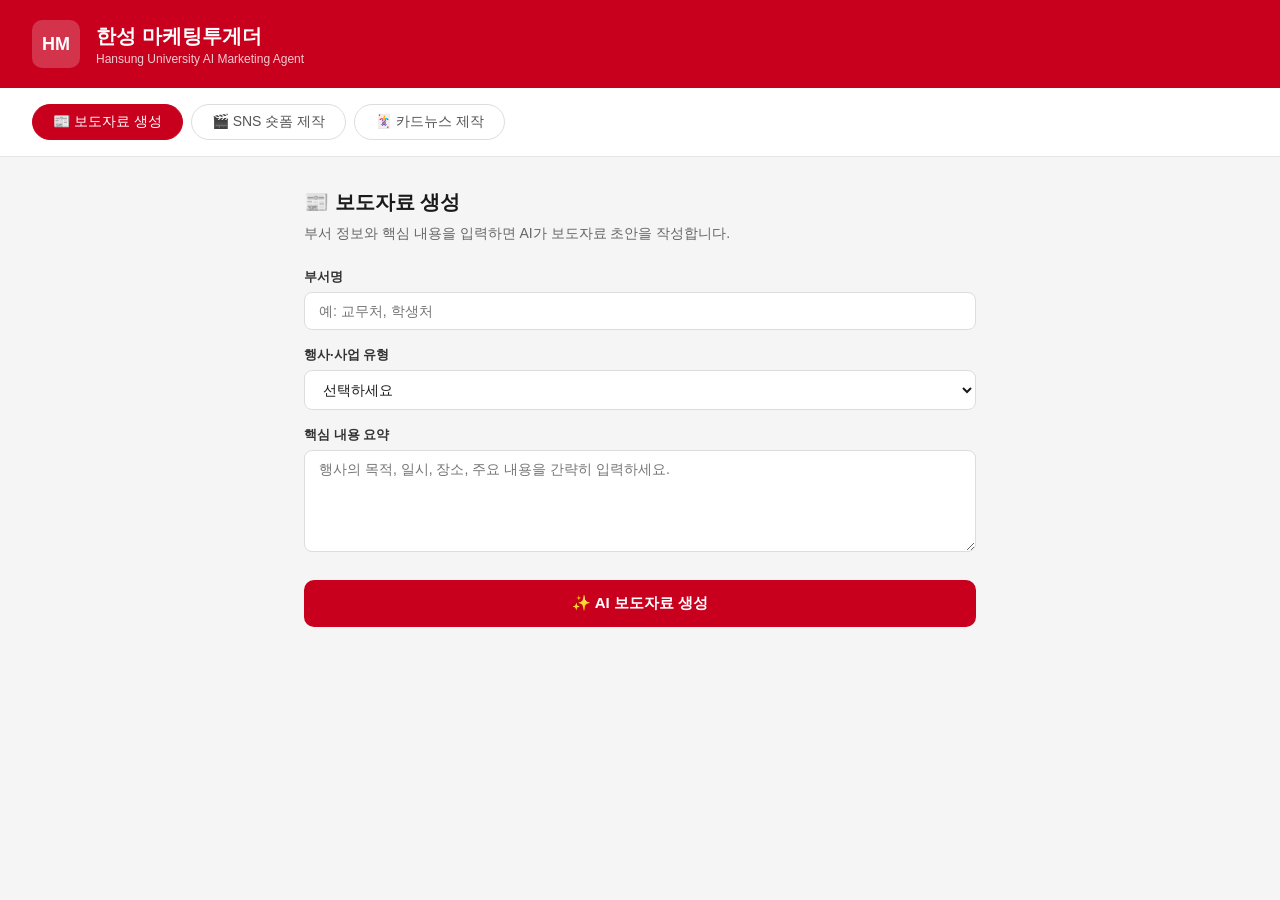
==== frontend/index.html @ 68c96673 "Add files via upload" ====
<!DOCTYPE html>
<html lang="ko">
<head>
  <meta charset="UTF-8" />
  <meta name="viewport" content="width=device-width, initial-scale=1.0" />
  <title>한성 마케팅투게더</title>
  <link rel="stylesheet" href="style.css" />
</head>
<body>

  <header>
    <div class="logo">HM</div>
    <div class="header-text">
      <h1>한성 마케팅투게더</h1>
      <p>Hansung University AI Marketing Agent</p>
    </div>
  </header>

  <!-- 탭 버튼 -->
  <div class="tab-bar">
    <button class="tab active" onclick="switchTab('press', this)">📰 보도자료 생성</button>
    <button class="tab" onclick="switchTab('short', this)">🎬 SNS 숏폼 제작</button>
    <button class="tab" onclick="switchTab('card', this)">🃏 카드뉴스 제작</button>
  </div>

  <!-- ===== 보도자료 패널 ===== -->
  <div class="panel active" id="panel-press">
    <div class="panel-title">📰 보도자료 생성</div>
    <p class="panel-desc">부서 정보와 핵심 내용을 입력하면 AI가 보도자료 초안을 작성합니다.</p>

    <label>부서명</label>
    <input type="text" id="dept-name" placeholder="예: 교무처, 학생처" />

    <label>행사·사업 유형</label>
    <select id="press-type">
      <option value="">선택하세요</option>
      <option>학사 행사</option>
      <option>연구 성과</option>
      <option>산학협력</option>
      <option>학생 활동</option>
      <option>취업·창업</option>
      <option>기타</option>
    </select>

    <label>핵심 내용 요약</label>
    <textarea id="press-summary" rows="5" placeholder="행사의 목적, 일시, 장소, 주요 내용을 간략히 입력하세요."></textarea>

    <button class="btn-primary" onclick="generatePress()">✨ AI 보도자료 생성</button>

    <div class="result-box" id="press-result" style="display:none;">
      <div class="result-label">생성 결과</div>
      <pre id="press-output"></pre>
    </div>
  </div>

  <!-- ===== 숏폼 패널 ===== -->
  <div class="panel" id="panel-short">
    <div class="panel-title">🎬 SNS 숏폼 제작</div>
    <p class="panel-desc">주제를 입력하면 5개 콘티와 Kling/Grok용 이미지 프롬프트를 생성합니다.</p>

    <label>영상 주제</label>
    <input type="text" id="short-topic" placeholder="예: 2025 한성대학교 입학식" />

    <label>영상 분위기</label>
    <select id="short-mood">
      <option>역동적·에너지</option>
      <option>감성·따뜻함</option>
      <option>정보·깔끔함</option>
      <option>트렌디·힙</option>
    </select>

    <label>영상 생성 엔진</label>
    <select id="short-engine">
      <option>Kling AI</option>
      <option>Grok (xAI)</option>
    </select>

    <button class="btn-primary" onclick="generateShortform()">✨ 5개 콘티 AI 생성</button>

    <div class="result-box" id="short-result" style="display:none;">
      <div class="result-label">생성 결과</div>
      <pre id="short-output"></pre>
    </div>
  </div>

  <!-- ===== 카드뉴스 패널 ===== -->
  <div class="panel" id="panel-card">
    <div class="panel-title">🃏 카드뉴스 제작</div>
    <p class="panel-desc">행사 정보를 입력하면 4슬라이드 카드뉴스 텍스트를 자동 생성합니다.</p>

    <label>행사명</label>
    <input type="text" id="event-name" placeholder="예: 2025 학술제" />

    <label>주관 부서·단체</label>
    <input type="text" id="event-org" placeholder="예: 학생처" />

    <label>행사 일시</label>
    <input type="text" id="event-date" placeholder="예: 2025.05.20 (화) 14:00" />

    <label>행사 장소</label>
    <input type="text" id="event-place" placeholder="예: 우촌관 301호" />

    <label>참석자</label>
    <textarea id="event-attendees" rows="2" placeholder="예: 총장, 각 학과장, 학생 대표 외 ..."></textarea>

    <label>주요 내용</label>
    <textarea id="event-content" rows="5" placeholder="행사의 주요 내용, 성과, 특이사항을 입력하세요."></textarea>

    <button class="btn-primary" onclick="generateCardnews()">✨ AI 카드뉴스 생성</button>

    <div class="result-box" id="card-result" style="display:none;">
      <div class="result-label">생성 결과</div>
      <pre id="card-output"></pre>
    </div>
  </div>

  <script src="script.js"></script>
</body>
</html>
---- frontend/style.css ----
* { box-sizing: border-box; margin: 0; padding: 0; }

body {
  font-family: 'Apple SD Gothic Neo', 'Malgun Gothic', sans-serif;
  background: #f5f5f5;
  color: #1a1a1a;
  min-height: 100vh;
}

/* 헤더 */
header {
  background: #C8001E;
  color: white;
  padding: 20px 32px;
  display: flex;
  align-items: center;
  gap: 16px;
}
.logo {
  width: 48px; height: 48px;
  background: rgba(255,255,255,0.2);
  border-radius: 10px;
  display: flex; align-items: center; justify-content: center;
  font-size: 18px; font-weight: 700;
}
header h1 { font-size: 20px; font-weight: 700; }
header p  { font-size: 12px; opacity: 0.8; margin-top: 2px; }

/* 탭 */
.tab-bar {
  display: flex;
  gap: 8px;
  padding: 16px 32px;
  background: white;
  border-bottom: 1px solid #e5e5e5;
  flex-wrap: wrap;
}
.tab {
  padding: 8px 20px;
  border-radius: 999px;
  border: 1.5px solid #ddd;
  background: white;
  font-size: 14px;
  font-weight: 500;
  cursor: pointer;
  transition: all 0.15s;
  color: #555;
}
.tab:hover { border-color: #C8001E; color: #C8001E; }
.tab.active { background: #C8001E; color: white; border-color: #C8001E; }

/* 패널 */
.panel { display: none; max-width: 720px; margin: 32px auto; padding: 0 24px 40px; }
.panel.active { display: block; }

.panel-title { font-size: 20px; font-weight: 700; margin-bottom: 6px; }
.panel-desc  { font-size: 14px; color: #666; margin-bottom: 24px; line-height: 1.6; }

/* 폼 요소 */
label {
  display: block;
  font-size: 13px;
  font-weight: 600;
  color: #333;
  margin-bottom: 6px;
  margin-top: 16px;
}
input[type="text"],
select,
textarea {
  width: 100%;
  padding: 10px 14px;
  border: 1.5px solid #ddd;
  border-radius: 8px;
  font-size: 14px;
  font-family: inherit;
  background: white;
  color: #1a1a1a;
  transition: border-color 0.15s;
}
input:focus, select:focus, textarea:focus {
  outline: none;
  border-color: #C8001E;
}
textarea { resize: vertical; }

/* 버튼 */
.btn-primary {
  margin-top: 24px;
  width: 100%;
  padding: 14px;
  background: #C8001E;
  color: white;
  border: none;
  border-radius: 10px;
  font-size: 15px;
  font-weight: 700;
  cursor: pointer;
  transition: opacity 0.15s;
}
.btn-primary:hover    { opacity: 0.88; }
.btn-primary:disabled { opacity: 0.5; cursor: not-allowed; }

/* 결과 박스 */
.result-box {
  margin-top: 24px;
  border: 1.5px solid #e5e5e5;
  border-radius: 10px;
  overflow: hidden;
  background: white;
}
.result-label {
  background: #f9f9f9;
  border-bottom: 1px solid #e5e5e5;
  padding: 10px 16px;
  font-size: 12px;
  font-weight: 600;
  color: #888;
  text-transform: uppercase;
  letter-spacing: 0.05em;
}
pre {
  padding: 20px;
  font-family: 'Apple SD Gothic Neo', 'Malgun Gothic', sans-serif;
  font-size: 14px;
  line-height: 1.8;
  white-space: pre-wrap;
  word-break: break-word;
  color: #1a1a1a;
}

/* 로딩 애니메이션 */
.loading { text-align: center; padding: 32px; color: #888; font-size: 14px; }
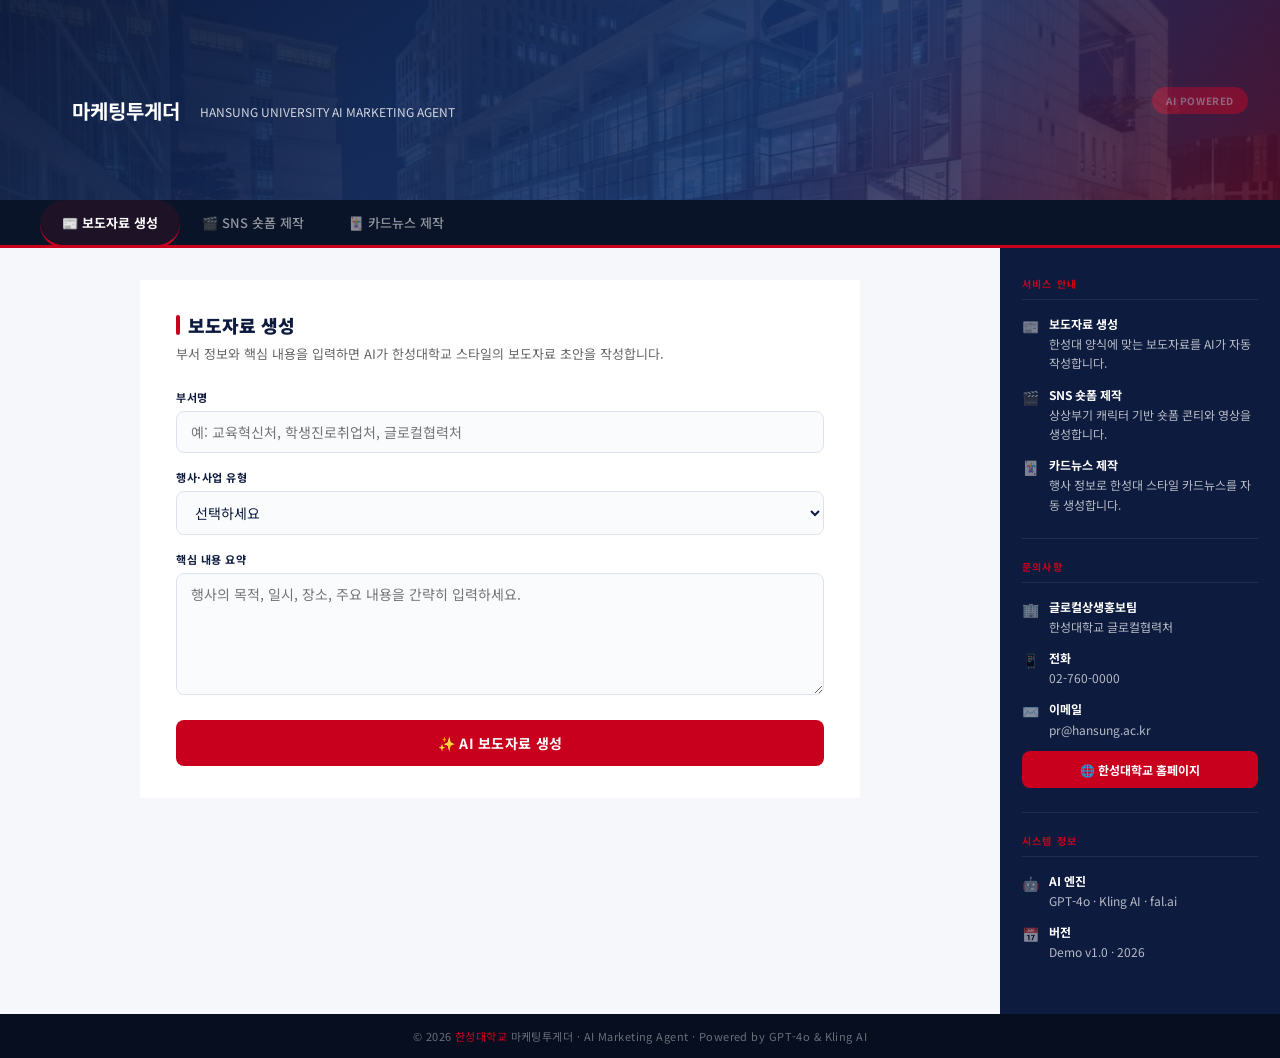
==== commit 42cc6b47: "Add files via upload" ====
--- a/frontend/index.html
+++ b/frontend/index.html
@@ -1,119 +1,433 @@
-<!DOCTYPE html>
-<html lang="ko">
-<head>
-  <meta charset="UTF-8" />
-  <meta name="viewport" content="width=device-width, initial-scale=1.0" />
-  <title>한성 마케팅투게더</title>
-  <link rel="stylesheet" href="style.css" />
-</head>
-<body>
-
-  <header>
-    <div class="logo">HM</div>
-    <div class="header-text">
-      <h1>한성 마케팅투게더</h1>
-      <p>Hansung University AI Marketing Agent</p>
-    </div>
-  </header>
-
-  <!-- 탭 버튼 -->
-  <div class="tab-bar">
-    <button class="tab active" onclick="switchTab('press', this)">📰 보도자료 생성</button>
-    <button class="tab" onclick="switchTab('short', this)">🎬 SNS 숏폼 제작</button>
-    <button class="tab" onclick="switchTab('card', this)">🃏 카드뉴스 제작</button>
-  </div>
-
-  <!-- ===== 보도자료 패널 ===== -->
-  <div class="panel active" id="panel-press">
-    <div class="panel-title">📰 보도자료 생성</div>
-    <p class="panel-desc">부서 정보와 핵심 내용을 입력하면 AI가 보도자료 초안을 작성합니다.</p>
-
-    <label>부서명</label>
-    <input type="text" id="dept-name" placeholder="예: 교무처, 학생처" />
-
-    <label>행사·사업 유형</label>
-    <select id="press-type">
-      <option value="">선택하세요</option>
-      <option>학사 행사</option>
-      <option>연구 성과</option>
-      <option>산학협력</option>
-      <option>학생 활동</option>
-      <option>취업·창업</option>
-      <option>기타</option>
-    </select>
-
-    <label>핵심 내용 요약</label>
-    <textarea id="press-summary" rows="5" placeholder="행사의 목적, 일시, 장소, 주요 내용을 간략히 입력하세요."></textarea>
-
-    <button class="btn-primary" onclick="generatePress()">✨ AI 보도자료 생성</button>
-
-    <div class="result-box" id="press-result" style="display:none;">
-      <div class="result-label">생성 결과</div>
-      <pre id="press-output"></pre>
-    </div>
-  </div>
-
-  <!-- ===== 숏폼 패널 ===== -->
-  <div class="panel" id="panel-short">
-    <div class="panel-title">🎬 SNS 숏폼 제작</div>
-    <p class="panel-desc">주제를 입력하면 5개 콘티와 Kling/Grok용 이미지 프롬프트를 생성합니다.</p>
-
-    <label>영상 주제</label>
-    <input type="text" id="short-topic" placeholder="예: 2025 한성대학교 입학식" />
-
-    <label>영상 분위기</label>
-    <select id="short-mood">
-      <option>역동적·에너지</option>
-      <option>감성·따뜻함</option>
-      <option>정보·깔끔함</option>
-      <option>트렌디·힙</option>
-    </select>
-
-    <label>영상 생성 엔진</label>
-    <select id="short-engine">
-      <option>Kling AI</option>
-      <option>Grok (xAI)</option>
-    </select>
-
-    <button class="btn-primary" onclick="generateShortform()">✨ 5개 콘티 AI 생성</button>
-
-    <div class="result-box" id="short-result" style="display:none;">
-      <div class="result-label">생성 결과</div>
-      <pre id="short-output"></pre>
-    </div>
-  </div>
-
-  <!-- ===== 카드뉴스 패널 ===== -->
-  <div class="panel" id="panel-card">
-    <div class="panel-title">🃏 카드뉴스 제작</div>
-    <p class="panel-desc">행사 정보를 입력하면 4슬라이드 카드뉴스 텍스트를 자동 생성합니다.</p>
-
-    <label>행사명</label>
-    <input type="text" id="event-name" placeholder="예: 2025 학술제" />
-
-    <label>주관 부서·단체</label>
-    <input type="text" id="event-org" placeholder="예: 학생처" />
-
-    <label>행사 일시</label>
-    <input type="text" id="event-date" placeholder="예: 2025.05.20 (화) 14:00" />
-
-    <label>행사 장소</label>
-    <input type="text" id="event-place" placeholder="예: 우촌관 301호" />
-
-    <label>참석자</label>
-    <textarea id="event-attendees" rows="2" placeholder="예: 총장, 각 학과장, 학생 대표 외 ..."></textarea>
-
-    <label>주요 내용</label>
-    <textarea id="event-content" rows="5" placeholder="행사의 주요 내용, 성과, 특이사항을 입력하세요."></textarea>
-
-    <button class="btn-primary" onclick="generateCardnews()">✨ AI 카드뉴스 생성</button>
-
-    <div class="result-box" id="card-result" style="display:none;">
-      <div class="result-label">생성 결과</div>
-      <pre id="card-output"></pre>
-    </div>
-  </div>
-
-  <script src="script.js"></script>
-</body>
-</html>
+<!DOCTYPE html>
+<html lang="ko">
+<head>
+  <meta charset="UTF-8" />
+  <meta name="viewport" content="width=device-width, initial-scale=1.0" />
+  <title>한성 마케팅투게더</title>
+  <link href="https://fonts.googleapis.com/css2?family=Noto+Sans+KR:wght@300;400;500;700;900&display=swap" rel="stylesheet">
+  <link rel="stylesheet" href="style.css" />
+  <style>
+    :root {
+      --hsu-navy: #0D1B3E;
+      --hsu-blue: #1A3A7A;
+      --hsu-red: #C8001E;
+      --hsu-red-dark: #A00018;
+      --hsu-gold: #E8A020;
+      --hsu-light: #F5F7FA;
+    }
+    * { box-sizing: border-box; margin: 0; padding: 0; }
+    body {
+      font-family: 'Noto Sans KR', sans-serif;
+      background: var(--hsu-light);
+      min-height: 100vh;
+    }
+
+    /* ── 헤더 ── */
+    .site-header {
+      position: relative;
+      height: 200px;
+      overflow: hidden;
+      background: var(--hsu-navy);
+    }
+    .header-bg {
+      position: absolute; inset: 0;
+      background-image: url('[data-uri]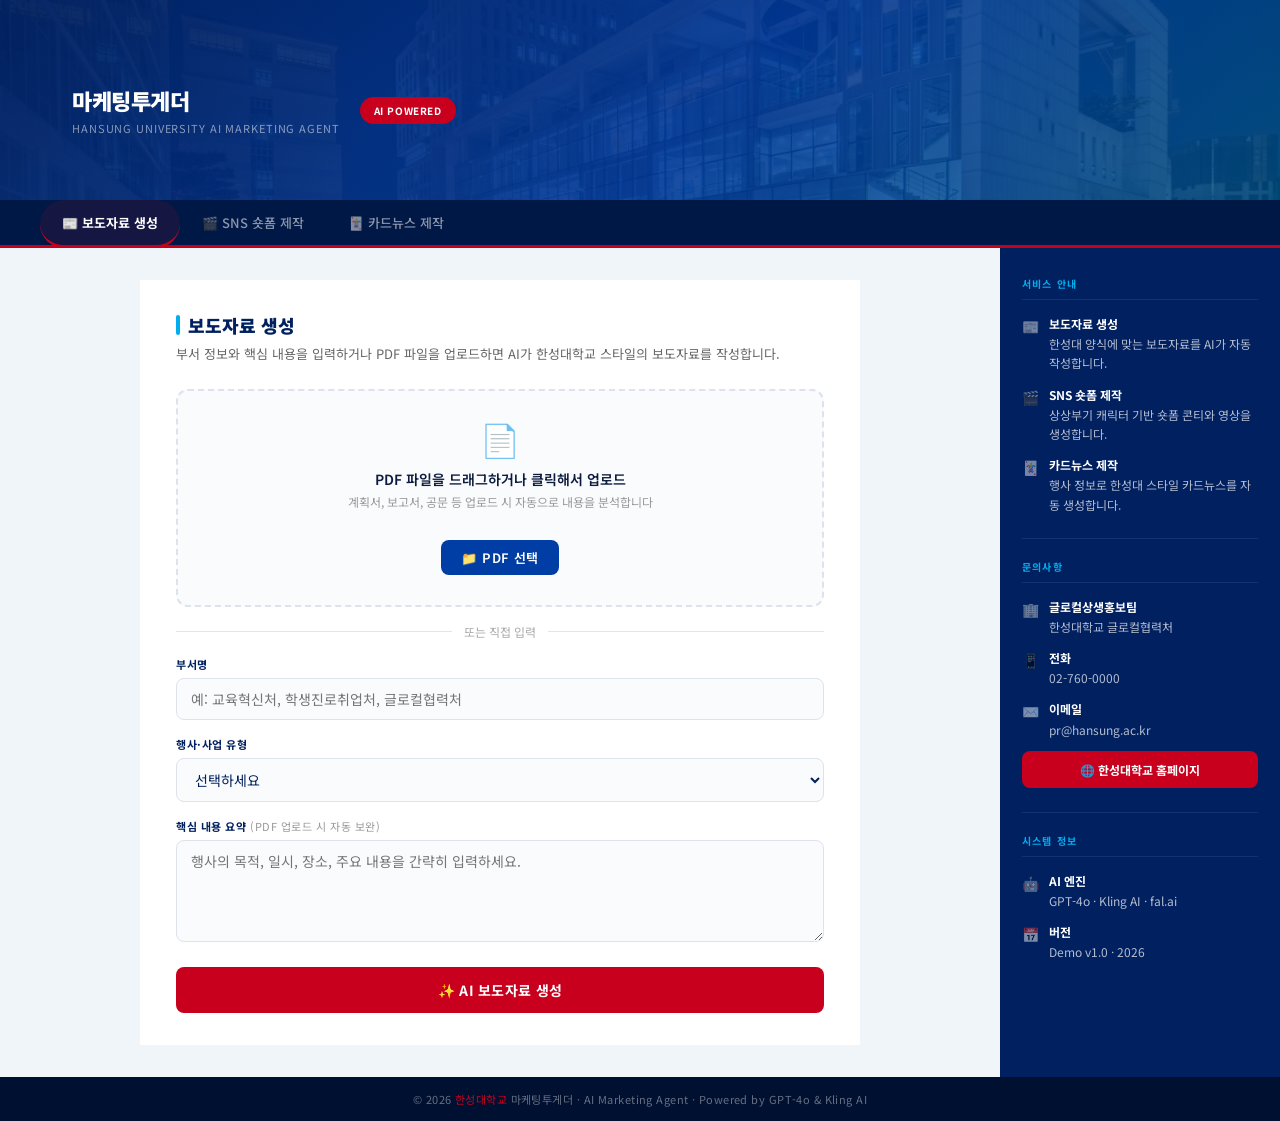
==== commit a674f32d: "Add files via upload" ====
--- a/frontend/index.html
+++ b/frontend/index.html
@@ -8,12 +8,18 @@
   <link rel="stylesheet" href="style.css" />
   <style>
     :root {
-      --hsu-navy: #0D1B3E;
-      --hsu-blue: #1A3A7A;
+      /* 한성대학교 공식 교색 */
+      --hsu-sky-blue: #00AEEF;   /* Pantone 2915 C */
+      --hsu-blue: #003DA5;        /* Pantone 2728 C */
+      --hsu-dark-blue: #002060;   /* Pantone 281 C  */
+      --hsu-gray: #808080;        /* Pantone 424 C  */
+      /* 포인트 컬러 */
       --hsu-red: #C8001E;
       --hsu-red-dark: #A00018;
-      --hsu-gold: #E8A020;
-      --hsu-light: #F5F7FA;
+      /* UI 보조 */
+      --hsu-navy: #002060;
+      --hsu-light: #F0F5FA;
+      --hsu-white: #FFFFFF;
     }
     * { box-sizing: border-box; margin: 0; padding: 0; }
     body {
@@ -38,7 +44,7 @@
     }
     .header-overlay {
       position: absolute; inset: 0;
-      background: linear-gradient(135deg, rgba(13,27,62,0.88) 0%, rgba(26,58,122,0.7) 60%, rgba(200,0,30,0.35) 100%);
+      background: linear-gradient(135deg, rgba(0,32,96,0.90) 0%, rgba(0,61,165,0.75) 55%, rgba(0,174,239,0.3) 100%);
     }
     .header-content {
       position: relative; z-index: 2;
@@ -70,7 +76,7 @@
 
     /* ── 탭바 ── */
     .tab-bar {
-      background: #0A1428;
+      background: #001845;
       display: flex; gap: 0;
       padding: 0 40px;
       border-bottom: 3px solid var(--hsu-red);
@@ -113,7 +119,7 @@
       content: '';
       display: inline-block;
       width: 4px; height: 20px;
-      background: var(--hsu-red); border-radius: 2px;
+      background: var(--hsu-sky-blue); border-radius: 2px;
     }
     .panel-desc {
       font-size: 13px; color: #666;
@@ -122,7 +128,7 @@
 
     label {
       display: block; font-size: 11px; font-weight: 700;
-      color: var(--hsu-navy); margin-bottom: 6px; margin-top: 16px;
+      color: var(--hsu-dark-blue); margin-bottom: 6px; margin-top: 16px;
       letter-spacing: 0.05em; text-transform: uppercase;
     }
     input[type=text], select, textarea {
@@ -133,8 +139,8 @@
       transition: border-color 0.15s;
     }
     input:focus, select:focus, textarea:focus {
-      outline: none; border-color: var(--hsu-red);
-      box-shadow: 0 0 0 3px rgba(200,0,30,0.08);
+      outline: none; border-color: var(--hsu-blue);
+      box-shadow: 0 0 0 3px rgba(0,61,165,0.1);
     }
     textarea { resize: vertical; }
 
@@ -165,7 +171,7 @@
       border-radius: 10px; overflow: hidden; background: white;
     }
     .result-label {
-      background: var(--hsu-navy); color: rgba(255,255,255,0.8);
+      background: var(--hsu-dark-blue); color: rgba(255,255,255,0.8);
       padding: 8px 16px; font-size: 10px; font-weight: 700;
       letter-spacing: 0.1em; text-transform: uppercase;
     }
@@ -176,11 +182,11 @@
     }
 
     /* ── 사이드바 ── */
-    .sidebar { background: var(--hsu-navy); padding: 28px 22px; }
+    .sidebar { background: var(--hsu-dark-blue); padding: 28px 22px; }
     .sidebar-section { margin-bottom: 24px; }
     .sidebar-title {
       font-size: 10px; font-weight: 700;
-      color: var(--hsu-red); letter-spacing: 0.12em; text-transform: uppercase;
+      color: var(--hsu-sky-blue); letter-spacing: 0.12em; text-transform: uppercase;
       margin-bottom: 14px; padding-bottom: 8px;
       border-bottom: 1px solid rgba(255,255,255,0.08);
     }
@@ -212,7 +218,7 @@
 
     /* ── 푸터 ── */
     .site-footer {
-      background: #060E1F; color: rgba(255,255,255,0.4);
+      background: #001030; color: rgba(255,255,255,0.4);
       text-align: center; padding: 14px;
       font-size: 11px; letter-spacing: 0.04em;
     }
@@ -234,8 +240,8 @@
     }
     .step-label { font-size: 10px; color: #999; font-weight: 500; white-space: nowrap; }
     .step-line { flex: 1; height: 2px; background: #e5e5e5; margin: 0 6px 18px; }
-    .progress-step.active .step-circle { background: var(--hsu-red); color: white; }
-    .progress-step.active .step-label { color: var(--hsu-red); font-weight: 700; }
+    .progress-step.active .step-circle { background: var(--hsu-blue); color: white; }
+    .progress-step.active .step-label { color: var(--hsu-blue); font-weight: 700; }
     .progress-step.done .step-circle { background: #22c55e; color: white; }
     .progress-step.done .step-label { color: #22c55e; }
     .step-line.done { background: #22c55e; }
@@ -247,6 +253,9 @@
     <div class="header-bg"></div>
     <div class="header-overlay"></div>
     <div class="header-content">
+      
+      
+      <div class="header-title-wrap">
         <h1>마케팅투게더</h1>
         <p>HANSUNG UNIVERSITY AI MARKETING AGENT</p>
       </div>
@@ -265,7 +274,22 @@
       <!-- 보도자료 -->
       <div class="panel active" id="panel-press">
         <div class="panel-title">보도자료 생성</div>
-        <p class="panel-desc">부서 정보와 핵심 내용을 입력하면 AI가 한성대학교 스타일의 보도자료 초안을 작성합니다.</p>
+        <p class="panel-desc">부서 정보와 핵심 내용을 입력하거나 PDF 파일을 업로드하면 AI가 한성대학교 스타일의 보도자료를 작성합니다.</p>
+
+        <!-- PDF 업로드 영역 -->
+        <div class="pdf-upload-box" id="pdf-upload-box">
+          <div class="pdf-upload-icon">📄</div>
+          <div class="pdf-upload-text">PDF 파일을 드래그하거나 클릭해서 업로드</div>
+          <div class="pdf-upload-sub">계획서, 보고서, 공문 등 업로드 시 자동으로 내용을 분석합니다</div>
+          <input type="file" id="pdf-input" accept=".pdf" style="display:none;" onchange="handlePdfUpload(this)" />
+          <label for="pdf-input" class="pdf-upload-btn">📁 PDF 선택</label>
+          <div id="pdf-preview" style="display:none;"></div>
+        </div>
+
+        <div class="press-divider">
+          <span>또는 직접 입력</span>
+        </div>
+
         <label>부서명</label>
         <input type="text" id="dept-name" placeholder="예: 교육혁신처, 학생진로취업처, 글로컬협력처" />
         <label>행사·사업 유형</label>
@@ -273,14 +297,22 @@
           <option value="">선택하세요</option>
           <option>학사 행사</option><option>연구 성과</option>
           <option>산학협력</option><option>학생 활동</option>
-          <option>취업·창업</option><option>기타</option>
+          <option>취업·창업</option><option>국제 교류</option><option>기타</option>
         </select>
-        <label>핵심 내용 요약</label>
-        <textarea id="press-summary" rows="5" placeholder="행사의 목적, 일시, 장소, 주요 내용을 간략히 입력하세요."></textarea>
+        <label>핵심 내용 요약 <span style="font-weight:400; color:#999;">(PDF 업로드 시 자동 보완)</span></label>
+        <textarea id="press-summary" rows="4" placeholder="행사의 목적, 일시, 장소, 주요 내용을 간략히 입력하세요."></textarea>
         <button class="btn-primary" onclick="generatePress()">✨ AI 보도자료 생성</button>
+        <div id="press-loading" style="display:none; text-align:center; padding:20px; color:#888; font-size:14px;">
+          ⏳ AI가 보도자료를 작성 중입니다...
+        </div>
         <div class="result-box" id="press-result" style="display:none;">
           <div class="result-label">생성 결과</div>
           <pre id="press-output"></pre>
+          <div style="padding: 12px 16px; border-top: 1px solid #eee;">
+            <button id="press-download-btn" class="btn-download" onclick="downloadPress()" style="display:none;">
+              ⬇️ Word 파일 다운로드 (.docx)
+            </button>
+          </div>
         </div>
       </div>
 
@@ -299,7 +331,7 @@
         <div class="step-panel" id="step-panel-1">
           <p class="panel-desc">주제와 각 콘티 컨셉을 입력하면 AI가 이미지 프롬프트를 생성합니다.</p>
           <label>영상 주제</label>
-          <input type="text" id="short-topic" placeholder="예: 2026 한성대학교 대동제" />
+          <input type="text" id="short-topic" placeholder="예: 2026학년도 한성대학교 대동제" />
           <label>영상 분위기</label>
           <select id="short-mood">
             <option>역동적·에너지</option><option>감성·따뜻함</option>
@@ -307,11 +339,11 @@
           </select>
           <div class="conti-input-section">
             <div class="conti-input-header">5개 콘티 컨셉 입력 <span class="conti-hint">비워두면 AI가 자동 구성합니다</span></div>
-            <div class="conti-input-row"><span class="conti-badge">콘티 1</span><input type="text" id="conti-1" placeholder="예: 상상부기가 벚꽃 캠퍼스를 걷는 장면" /></div>
-            <div class="conti-input-row"><span class="conti-badge">콘티 2</span><input type="text" id="conti-2" placeholder="예: 친구들과 축제 부스에서 노는 장면" /></div>
-            <div class="conti-input-row"><span class="conti-badge">콘티 3</span><input type="text" id="conti-3" placeholder="예: 무대에서 춤추는 장면" /></div>
-            <div class="conti-input-row"><span class="conti-badge">콘티 4</span><input type="text" id="conti-4" placeholder="예: 친구들과 음식을 나눠먹는 장면" /></div>
-            <div class="conti-input-row"><span class="conti-badge">콘티 5</span><input type="text" id="conti-5" placeholder="예: 모두 모여 기념사진 찍는 마무리 장면" /></div>
+            <div class="conti-input-row"><span class="conti-badge">콘티 1</span><input type="text" id="conti-1" placeholder="예: 상상부기가 벚꽃이 가득한 캠퍼스를 걷는 장면" /></div>
+            <div class="conti-input-row"><span class="conti-badge">콘티 2</span><input type="text" id="conti-2" placeholder="예: 친구들과 축제 부스를 체험하며 노는 장면" /></div>
+            <div class="conti-input-row"><span class="conti-badge">콘티 3</span><input type="text" id="conti-3" placeholder="예: 연예인 공연을 보며 즐기는 장면" /></div>
+            <div class="conti-input-row"><span class="conti-badge">콘티 4</span><input type="text" id="conti-4" placeholder="예: 축제가 끝나고 집에 돌아와 녹초가 된 모습" /></div>
+            <div class="conti-input-row"><span class="conti-badge">콘티 5</span><input type="text" id="conti-5" placeholder="예: 교수님의 과제제출 연락을 받고 넋이 나가는 상상부기" /></div>
           </div>
           <button class="btn-primary" onclick="generateShortform()">✨ 이미지 프롬프트 생성</button>
           <div id="short-loading" style="display:none; text-align:center; padding:32px; color:#888; font-size:14px; line-height:2.2;">
@@ -320,6 +352,7 @@
           <div id="short-prompt-grid" style="margin-top:16px;"></div>
         </div>
         <div class="step-panel" id="step-panel-2" style="display:none;">
+          <button class="btn-prev" onclick="goToStep(1)">← 이전 단계로</button>
           <div class="guide-box">
             <div class="guide-title">📸 ChatGPT로 이미지 10장 생성하기</div>
             <div class="guide-steps">
@@ -332,11 +365,13 @@
           <button class="btn-primary" onclick="goToStep(3)" style="margin-top:16px;">✅ 이미지 준비 완료 → 업로드하기</button>
         </div>
         <div class="step-panel" id="step-panel-3" style="display:none;">
+          <button class="btn-prev" onclick="goToStep(2)">← 이전 단계로</button>
           <p class="panel-desc">ChatGPT로 생성한 이미지를 콘티별로 업로드해주세요.</p>
           <div id="video-upload-grid"></div>
           <button class="btn-primary" onclick="goToStep(4)" style="margin-top:16px;">🎬 영상 제작 단계로 이동</button>
         </div>
         <div class="step-panel" id="step-panel-4" style="display:none;">
+          <button class="btn-prev" onclick="goToStep(3)">← 이전 단계로</button>
           <p class="panel-desc">Kling AI가 이미지를 영상으로 변환하고 하나로 합칩니다.</p>
           <button class="btn-primary" onclick="generateVideos()" id="video-start-btn">🎬 영상 생성 시작</button>
           <div id="video-loading" style="display:none; text-align:center; padding:24px; color:#888; font-size:14px; line-height:2.2;">
@@ -351,15 +386,15 @@
         <div class="panel-title">카드뉴스 제작</div>
         <p class="panel-desc">행사 정보를 입력하면 AI가 한성대 스타일의 카드뉴스를 자동 생성합니다.<br>슬라이드 수는 내용에 따라 자동 조정되며, 그라데이션은 매번 랜덤 적용됩니다.</p>
         <label>행사명</label>
-        <input type="text" id="event-name" placeholder="예: 2026 한성대학교 대동제" />
+        <input type="text" id="event-name" placeholder="예: 2026 총장배 e스포츠 대회" />
         <label>주관 부서·단체</label>
-        <input type="text" id="event-org" placeholder="예: 학생진로취업처" />
+        <input type="text" id="event-org" placeholder="예: 콘텐츠디자인칼리지" />
         <label>행사 일시</label>
-        <input type="text" id="event-date" placeholder="예: 2026.05.13.(수) ~ 15 (금)" />
+        <input type="text" id="event-date" placeholder="예: 2026.05.15 (금) 10:00" />
         <label>행사 장소</label>
-        <input type="text" id="event-place" placeholder="예: 한성대학교 캠퍼스 전역" />
+        <input type="text" id="event-place" placeholder="예: 상상관 상상홀" />
         <label>참석자</label>
-        <textarea id="event-attendees" rows="2" placeholder="예: 이창원 총장 및 교내 구성원 전체"></textarea>
+        <textarea id="event-attendees" rows="2" placeholder="예: 이창원 총장, 교학부총장, 대외협력부총장, 한디칼원장 및 학생 100여명"></textarea>
         <label>주요 내용</label>
         <textarea id="event-content" rows="6" placeholder="행사의 주요 내용, 성과, 특이사항, 총장 코멘트 등을 입력하세요."></textarea>
         <button class="btn-primary" onclick="generateCardnews()">✨ AI 카드뉴스 생성</button>
@@ -420,7 +455,7 @@
           <div><strong>버전</strong>Demo v1.0 · 2026</div>
         </div>
       </div>
-   
+      
     </aside>
   </div>
 
--- a/frontend/style.css
+++ b/frontend/style.css
@@ -147,7 +147,7 @@
   margin-bottom: 8px;
 }
 .conti-num {
-  background: #C8001E;
+  background: #003DA5;
   color: white;
   font-size: 12px;
   font-weight: 700;
@@ -218,7 +218,7 @@
   padding: 3px 10px;
   border-radius: 999px;
 }
-.main-badge { background: #0D1B3E; color: #fff; }
+.main-badge { background: #002060; color: #fff; }
 .sub-badge  { background: #E0F2FE; color: #0C4A6E; }
 
 /* ── 숏폼 콘티 입력 ── */
@@ -248,7 +248,7 @@
   margin-bottom: 8px;
 }
 .conti-badge {
-  background: #C8001E;
+  background: #003DA5;
   color: white;
   font-size: 11px;
   font-weight: 700;
@@ -300,9 +300,9 @@
   color: #666;
 }
 .wf-step.done {
-  background: #C8001E;
-  color: white;
-  border-color: #C8001E;
+  background: #003DA5;
+  color: white;
+  border-color: #003DA5;
   font-weight: 600;
 }
 .wf-arrow {
@@ -382,8 +382,8 @@
 
 /* ── 후킹 문구 ── */
 .hooking-box {
-  background: #FFF8E7;
-  border: 1.5px solid #FFD966;
+  background: #EBF5FF;
+  border: 1.5px solid #00AEEF;
   border-radius: 8px;
   padding: 12px 14px;
   margin-bottom: 12px;
@@ -395,7 +395,7 @@
 .hooking-label {
   font-size: 11px;
   font-weight: 700;
-  color: #B8860B;
+  color: #003DA5;
   white-space: nowrap;
 }
 .hooking-text {
@@ -407,7 +407,7 @@
 
 /* ── 영상 생성 섹션 ── */
 .video-section {
-  border: 2px solid #0D1B3E;
+  border: 2px solid #003DA5;
   border-radius: 12px;
   padding: 20px;
   margin-top: 24px;
@@ -416,7 +416,7 @@
 .video-section-title {
   font-size: 16px;
   font-weight: 700;
-  color: #0D1B3E;
+  color: #002060;
   margin-bottom: 6px;
 }
 .video-section-desc {
@@ -446,7 +446,7 @@
 .upload-label-btn {
   display: inline-block;
   padding: 7px 16px;
-  background: #0D1B3E;
+  background: #003DA5;
   color: white;
   border-radius: 6px;
   font-size: 13px;
@@ -590,7 +590,7 @@
   width: 22px;
   height: 22px;
   border-radius: 50%;
-  background: #1E40AF;
+  background: #003DA5;
   color: white;
   font-size: 11px;
   font-weight: 700;
@@ -599,3 +599,69 @@
   justify-content: center;
   flex-shrink: 0;
 }
+
+/* ── PDF 업로드 ── */
+.pdf-upload-box {
+  border: 2px dashed #dde2ec;
+  border-radius: 12px;
+  padding: 24px;
+  text-align: center;
+  background: #FAFBFD;
+  transition: border-color 0.2s;
+  margin-bottom: 8px;
+}
+.pdf-upload-box:hover { border-color: #C8001E; }
+.pdf-upload-icon { font-size: 32px; margin-bottom: 8px; }
+.pdf-upload-text { font-size: 14px; font-weight: 600; color: #0D1B3E; margin-bottom: 4px; }
+.pdf-upload-sub  { font-size: 12px; color: #999; margin-bottom: 14px; }
+.pdf-upload-btn  {
+  display: inline-block; padding: 8px 20px;
+  background: #003DA5; color: white;
+  border-radius: 8px; font-size: 13px; font-weight: 600;
+  cursor: pointer; transition: opacity 0.15s;
+}
+.pdf-upload-btn:hover { opacity: 0.85; }
+.pdf-file-info {
+  display: flex; align-items: center; gap: 8px;
+  background: #EBF5FF; border-radius: 8px;
+  padding: 10px 14px; margin-top: 12px;
+  font-size: 13px;
+}
+.pdf-file-icon { font-size: 18px; }
+.pdf-file-name { font-weight: 600; color: #0D1B3E; flex: 1; text-align: left; }
+.pdf-file-size { color: #888; font-size: 11px; }
+.pdf-clear-btn  {
+  background: none; border: none; color: #999;
+  cursor: pointer; font-size: 16px; padding: 0 4px;
+}
+.pdf-clear-btn:hover { color: #C8001E; }
+.press-divider {
+  display: flex; align-items: center; gap: 12px;
+  margin: 16px 0 4px; color: #aaa; font-size: 12px;
+}
+.press-divider::before,
+.press-divider::after {
+  content: ''; flex: 1; height: 1px; background: #e5e5e5;
+}
+
+/* ── 이전 단계 버튼 ── */
+.btn-prev {
+  display: inline-flex;
+  align-items: center;
+  gap: 6px;
+  padding: 7px 16px;
+  margin-bottom: 16px;
+  background: white;
+  color: #003DA5;
+  border: 1.5px solid #003DA5;
+  border-radius: 8px;
+  font-size: 13px;
+  font-weight: 600;
+  cursor: pointer;
+  font-family: inherit;
+  transition: all 0.15s;
+}
+.btn-prev:hover {
+  background: #003DA5;
+  color: white;
+}
